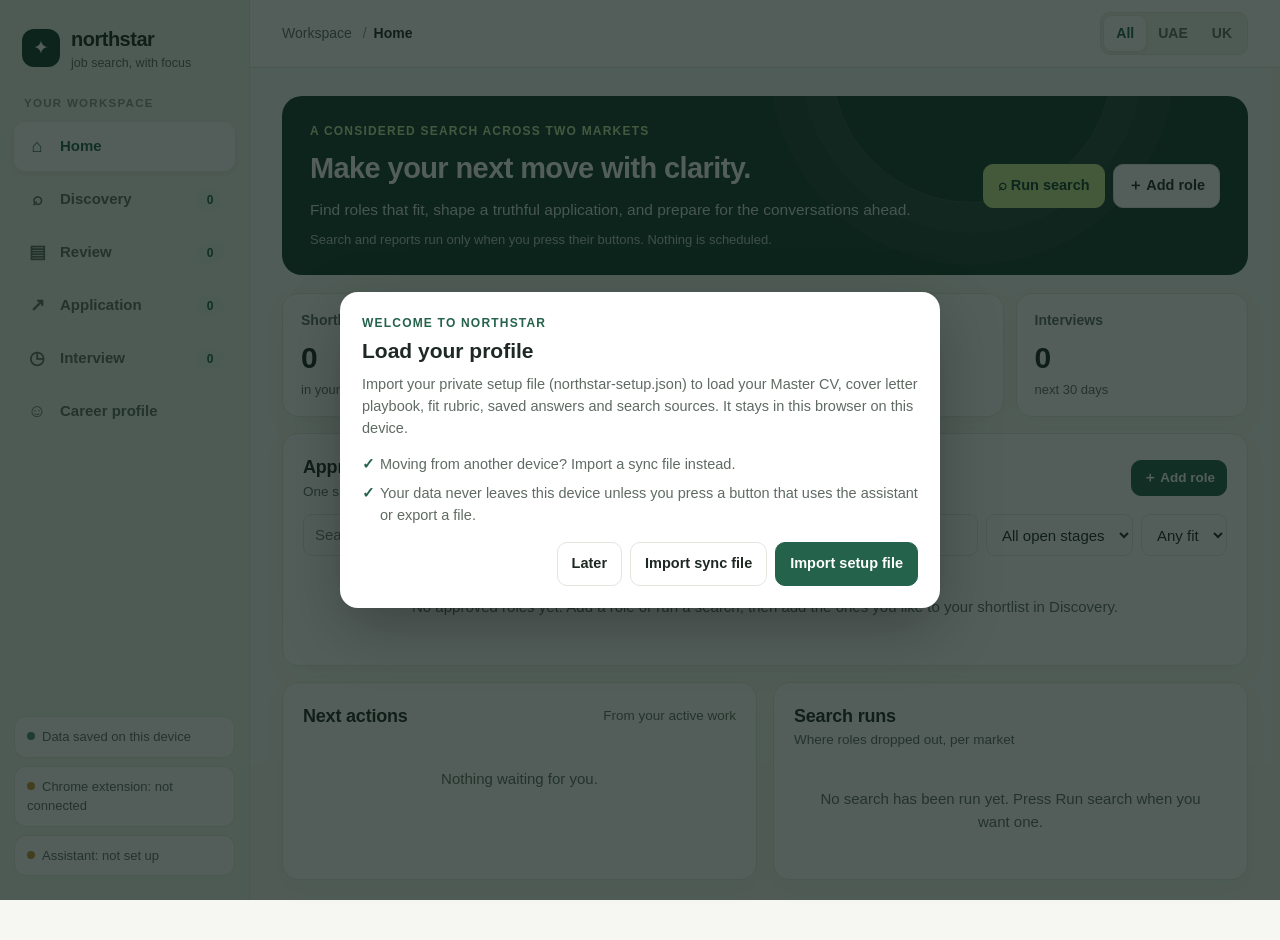
==== index.html @ e5f8061f "Add files via upload" ====
<!doctype html>
<html lang="en">
<head>
<meta charset="utf-8">
<meta name="viewport" content="width=device-width,initial-scale=1,viewport-fit=cover">
<meta name="theme-color" content="#153d32">
<meta name="northstar-app" content="3">
<meta name="apple-mobile-web-app-capable" content="yes">
<meta name="apple-mobile-web-app-title" content="Northstar">
<title>Northstar</title>
<link rel="manifest" href="manifest.webmanifest">
<link rel="icon" href="icons/icon.svg" type="image/svg+xml">
<link rel="apple-touch-icon" href="icons/icon-192.png">
<link rel="stylesheet" href="app.css">
<script src="vendor/jspdf.umd.min.js" defer></script>
</head>
<body>
<div class="app">
<aside class="side">
 <div class="brand"><div class="mark">✦</div><div><strong>northstar</strong><small>job search, with focus</small></div></div>
 <div class="nav-label">Your workspace</div>
 <nav class="nav" id="nav">
  <button class="active" data-page="home"><span class="glyph">⌂</span>Home</button>
  <button data-page="discovery"><span class="glyph">⌕</span>Discovery <span class="count" id="n-discovery">0</span></button>
  <button data-page="review"><span class="glyph">▤</span>Review <span class="count" id="n-review">0</span></button>
  <button data-page="application"><span class="glyph">↗</span>Application <span class="count" id="n-application">0</span></button>
  <button data-page="interview"><span class="glyph">◷</span>Interview <span class="count" id="n-interview">0</span></button>
  <button data-page="profile"><span class="glyph">☺</span>Career profile</button>
 </nav>
 <div class="side-bottom">
  <div class="state" id="st-data"><span class="dot ok"></span>Data saved on this device</div>
  <div class="state" id="st-ext"><span class="dot"></span>Chrome extension: checking…</div>
  <div class="state" id="st-ai"><span class="dot"></span>Assistant: not set up</div>
 </div>
</aside>
<main class="main">
 <header class="top">
  <div class="crumb">Workspace <span style="padding:0 7px;color:var(--faint)">/</span><b id="crumb">Home</b></div>
  <div class="topright">
   <div class="seg" id="markets"><button data-market="all" class="on">All</button><button data-market="UAE">UAE</button><button data-market="UK">UK</button></div>
  </div>
 </header>
 <div class="wrap">

 <!-- HOME -->
 <section class="page on" id="page-home">
  <div class="hero"><div class="hero-copy"><div class="eyebrow">A considered search across two markets</div><h1>Make your next move with clarity.</h1><p>Find roles that fit, shape a truthful application, and prepare for the conversations ahead.</p><small>Search and reports run only when you press their buttons. Nothing is scheduled.</small></div>
   <div class="hero-actions"><button class="btn lime" data-act="runSearch">⌕ Run search</button><button class="btn" data-act="openAddRole">＋ Add role</button></div></div>
  <div class="stats">
   <div class="card stat"><div class="statlabel">Shortlisted</div><div class="statnum" id="s-short">0</div><div class="statnote">in your pipeline</div></div>
   <div class="card stat"><div class="statlabel">Strong fits</div><div class="statnum" id="s-strong">0</div><div class="statnote">fit 4 or 5</div></div>
   <div class="card stat"><div class="statlabel">To review</div><div class="statnum" id="s-review">0</div><div class="statnote">packs waiting for you</div></div>
   <div class="card stat"><div class="statlabel">Interviews</div><div class="statnum" id="s-int">0</div><div class="statnote">next 30 days</div></div>
  </div>
  <div class="card panel">
   <div class="panel-head"><div><h2>Approved roles <span class="tag gray" id="home-count">0</span></h2><small>One shortlist from discovery through interview</small></div><button class="btn sm primary" data-act="openAddRole">＋ Add role</button></div>
   <div class="toolbar"><input class="field search" id="f-q" placeholder="Search company or role"><select class="field" id="f-status"><option value="">All open stages</option></select><select class="field" id="f-fit"><option value="">Any fit</option><option value="4">Fit 4+</option><option value="5">Fit 5</option></select></div>
   <div class="rows" id="home-rows"></div>
  </div>
  <div class="grid2">
   <div class="card panel"><div class="panel-head"><h2>Next actions</h2><small>From your active work</small></div><div id="next-actions"></div></div>
   <div class="card panel"><div class="panel-head"><div><h2>Search runs</h2><small>Where roles dropped out, per market</small></div></div><div id="run-list"></div></div>
  </div>
 </section>

 <!-- DISCOVERY -->
 <section class="page" id="page-discovery">
  <div class="title-row"><div><div class="eyebrow">Evaluate before applying</div><h1>Discovery</h1><p class="subtitle">Each role shows the fit, evidence and open questions behind its score. Adding to the shortlist never creates a pack.</p></div><div class="actions" style="margin:0"><button class="btn" data-act="openAddRole">＋ Add role</button><button class="btn primary" data-act="runSearch">⌕ Run search</button></div></div>
  <div class="split"><div id="discovery-list"></div>
   <div><div class="card panel"><div class="panel-head"><h2>Fit rubric</h2><button class="btn sm" data-act="openSource" data-arg="rubric">Read rubric</button></div><div id="rubric-meters"></div><div class="tiny" id="ko-count"></div></div>
   <div class="card panel" style="margin-top:14px"><div class="panel-head"><h2>Search sources</h2><button class="btn sm" data-act="goSettings">Search settings</button></div><div id="src-summary" class="tiny"></div></div></div>
  </div>
 </section>

 <!-- REVIEW -->
 <section class="page" id="page-review">
  <div class="title-row"><div><div class="eyebrow">Evidence before polish</div><h1>Review</h1><p class="subtitle">Tap a role to open it. Answer each claim, read the exact version, then approve it.</p></div><button class="btn" data-act="openSource" data-arg="playbook">Writing standards</button></div>
  <div id="review-list"></div>
 </section>

 <!-- APPLICATION -->
 <section class="page" id="page-application">
  <div class="title-row"><div><div class="eyebrow">A careful handoff to each application</div><h1>Application</h1><p class="subtitle">Only roles you approved appear here. Passwords, MFA, CAPTCHAs, declarations and consent stay with you.</p></div><button class="btn primary" data-act="fillBatch">Fill approved batch</button></div>
  <div class="notice" id="app-notice" style="margin-bottom:14px"></div>
  <div class="kanban" id="board"></div>
 </section>

 <!-- INTERVIEW -->
 <section class="page" id="page-interview">
  <div class="title-row"><div><div class="eyebrow">Prepare for the conversation</div><h1>Interview</h1><p class="subtitle">Dates, time zones, links and prep notes. Nothing is read from your calendar or email.</p></div><button class="btn primary" data-act="openInterview">＋ Add interview</button></div>
  <div id="interview-list"></div>
 </section>

 <!-- PROFILE -->
 <section class="page" id="page-profile">
  <div class="title-row"><div><div class="eyebrow">Your evidence, preferences and progress</div><h1>Career profile & reports</h1><p class="subtitle">Keep targets current, save confirmed answers and make a seven-day report when you need one.</p></div></div>
  <div class="tabs" id="ptabs"><button class="on" data-ptab="settings">Search settings</button><button data-ptab="answers">Answers</button><button data-ptab="cv">Master CV</button><button data-ptab="blocklist">Blocklist</button><button data-ptab="reports">Reports</button><button data-ptab="data">Data & connections</button></div>
  <div id="profile-view"></div>
 </section>
 </div>
</main>
</div>

<nav class="mobile" id="mobile-nav">
 <button class="on" data-page="home"><span class="glyph">⌂</span>Home</button>
 <button data-page="discovery"><span class="glyph">⌕</span>Discover</button>
 <button data-page="review"><span class="glyph">▤</span>Review</button>
 <button data-page="application"><span class="glyph">↗</span>Apply</button>
 <button data-page="interview"><span class="glyph">◷</span>Interview</button>
 <button data-page="profile"><span class="glyph">☺</span>Profile</button>
</nav>

<div class="modalbg" id="modal"><div class="modal" id="modal-box"></div></div>
<div class="toast" id="toast" role="status"></div>
<div class="busy" id="busy"><span class="spin"></span><span id="busy-text">Working…</span></div>
<script type="module" src="app.js"></script>
</body>
</html>
---- app.css ----
:root{--ink:#1e2924;--muted:#5f6b63;--faint:#8a948c;--line:#e2e6de;--bg:#f6f7f3;--white:#fff;--panel:#fff;--side:#eff1eb;--green:#24624b;--dark:#153d32;--mint:#e6f1e9;--lime:#c9ed91;--amber:#8f5d12;--sand:#fff1d6;--blue:#3f6297;--pale-blue:#e9f0fa;--red:#9c4336;--pale-red:#fdece7;--gray-tag:#eef0eb;--shadow:0 9px 25px #1a2a200a;--r:16px;--paper:#fff;--field:#fff}
@media (prefers-color-scheme:dark){:root:not([data-theme="light"]){--ink:#e6ece7;--muted:#a8b3ab;--faint:#83908a;--line:#2e3833;--bg:#111816;--white:#18211e;--panel:#18211e;--side:#141c19;--green:#7fc8a4;--dark:#0e2a22;--mint:#1f3a30;--lime:#b9e27f;--amber:#f0be6a;--sand:#3a2f1a;--blue:#9dbcf0;--pale-blue:#1e2a3d;--red:#f1a395;--pale-red:#3b211d;--gray-tag:#24302b;--shadow:0 9px 25px #0005;--paper:#f9faf7;--field:#111816}}
:root[data-theme="dark"]{--ink:#e6ece7;--muted:#a8b3ab;--faint:#83908a;--line:#2e3833;--bg:#111816;--white:#18211e;--panel:#18211e;--side:#141c19;--green:#7fc8a4;--dark:#0e2a22;--mint:#1f3a30;--lime:#b9e27f;--amber:#f0be6a;--sand:#3a2f1a;--blue:#9dbcf0;--pale-blue:#1e2a3d;--red:#f1a395;--pale-red:#3b211d;--gray-tag:#24302b;--shadow:0 9px 25px #0005;--paper:#f9faf7;--field:#111816}
*{box-sizing:border-box}
html{-webkit-text-size-adjust:100%}
body{margin:0;background:var(--bg);color:var(--ink);font:16px/1.5 -apple-system,BlinkMacSystemFont,"Segoe UI",Roboto,sans-serif}
button,input,select,textarea{font:inherit;color:inherit}
button{cursor:pointer}
a{color:var(--green)}
:focus-visible{outline:3px solid #9fd37e;outline-offset:2px}
.app{min-height:100vh;display:grid;grid-template-columns:250px minmax(0,1fr)}
.side{background:var(--side);border-right:1px solid var(--line);padding:24px 14px;display:flex;flex-direction:column;gap:22px;position:sticky;top:0;height:100vh}
.brand{display:flex;align-items:center;gap:11px;padding:0 8px}
.mark{width:38px;height:38px;border-radius:12px;background:var(--dark);color:#fff;display:grid;place-items:center;font-size:19px}
.brand strong{font-size:20px;letter-spacing:-.5px}
.brand small{display:block;color:var(--muted);font-size:12.5px}
.nav-label{font-size:11.5px;color:var(--faint);font-weight:800;letter-spacing:1.3px;text-transform:uppercase;padding:0 10px;margin-bottom:-12px}
.nav{display:grid;gap:4px}
.nav button{border:0;background:none;color:var(--muted);text-align:left;padding:11px 12px;border-radius:11px;display:flex;align-items:center;gap:12px;font-size:15px;font-weight:650}
.nav button:hover{background:var(--mint);color:var(--ink)}
.nav button.active{background:var(--panel);color:var(--green);box-shadow:0 2px 6px #12201910}
.glyph{width:22px;text-align:center;font-size:18px}
.nav .count{margin-left:auto;border-radius:9px;background:var(--mint);color:var(--green);font-size:12px;padding:1px 8px;min-width:26px;text-align:center}
.side-bottom{margin-top:auto;display:grid;gap:8px}
.state{background:var(--panel);border:1px solid var(--line);border-radius:12px;padding:10px 12px;font-size:13px;color:var(--muted)}
.dot{display:inline-block;width:8px;height:8px;border-radius:50%;background:#c89435;margin-right:7px;vertical-align:1px}
.dot.ok{background:#4b956c}
.main{min-width:0}
.top{height:68px;background:var(--panel);border-bottom:1px solid var(--line);padding:0 32px;display:flex;align-items:center;justify-content:space-between;gap:12px;position:sticky;top:0;z-index:5}
.crumb{font-size:14px;color:var(--muted)}
.crumb b{color:var(--ink)}
.topright{display:flex;align-items:center;gap:10px}
.seg{display:flex;padding:3px;border-radius:10px;background:var(--side);border:1px solid var(--line)}
.seg button{border:0;background:transparent;padding:7px 12px;color:var(--muted);border-radius:8px;font-size:14px;font-weight:750}
.seg button.on{background:var(--panel);color:var(--green);box-shadow:0 1px 4px #1421171a}
.wrap{max-width:1480px;margin:auto;padding:28px 32px 60px}
.page{display:none}
.page.on{display:block;animation:up .18s ease}
@keyframes up{from{opacity:.4;transform:translateY(4px)}to{opacity:1;transform:none}}
h1,h2,h3,p{margin-top:0}
.eyebrow{text-transform:uppercase;letter-spacing:1.2px;font-size:12px;font-weight:850;color:var(--green)}
.title-row{display:flex;align-items:flex-end;justify-content:space-between;gap:18px;margin-bottom:22px;flex-wrap:wrap}
.title-row h1{font-size:32px;line-height:1.15;letter-spacing:-.8px;margin:6px 0 4px}
.subtitle{color:var(--muted);font-size:15.5px;margin:0;max-width:760px}
.btn{border:1px solid var(--line);border-radius:10px;background:var(--panel);color:var(--ink);padding:10px 14px;font-size:14.5px;font-weight:700;display:inline-flex;align-items:center;justify-content:center;gap:7px;transition:.15s;white-space:nowrap;text-decoration:none}
.btn:hover{box-shadow:var(--shadow);transform:translateY(-1px)}
.btn:disabled{opacity:.5;cursor:not-allowed;transform:none;box-shadow:none}
.btn.primary{background:var(--green);border-color:var(--green);color:#fff}
:root[data-theme="dark"] .btn.primary{color:#0d1f18}
@media (prefers-color-scheme:dark){:root:not([data-theme="light"]) .btn.primary{color:#0d1f18}}
.btn.lime{background:var(--lime);border-color:var(--lime);color:#153d32}
.btn.soft{background:var(--mint);border-color:transparent;color:var(--green)}
.btn.danger{color:var(--red)}
.btn.sm{font-size:13.5px;padding:7px 11px}
.btn.link{border:0;background:none;padding:4px 2px;color:var(--green);box-shadow:none}
.card{background:var(--panel);border:1px solid var(--line);border-radius:var(--r);box-shadow:var(--shadow)}
.panel{padding:20px}
.panel-head{display:flex;justify-content:space-between;align-items:center;gap:12px;margin-bottom:12px;flex-wrap:wrap}
.panel-head h2{font-size:18px;letter-spacing:-.2px;margin:0}
.panel-head small{color:var(--muted);font-size:13.5px;display:block}
.hero{background:var(--dark);border-radius:20px;padding:26px 28px;color:#fff;display:flex;align-items:center;justify-content:space-between;gap:20px;position:relative;overflow:hidden;margin-bottom:18px}
.hero:after{content:"";position:absolute;right:14%;top:-175px;width:280px;height:280px;border-radius:50%;border:1px solid #ffffff1b;box-shadow:0 0 0 30px #ffffff09,0 0 0 62px #ffffff06;pointer-events:none}
.hero-copy{position:relative;z-index:1;max-width:640px}
.hero .eyebrow{color:#c8eda6}
.hero h1{font-size:29px;letter-spacing:-.6px;margin:7px 0}
.hero p{margin:0;color:#d5e4db;font-size:15.5px}
.hero small{color:#b7d0c2;font-size:13px;display:block;margin-top:9px}
.hero-actions{position:relative;z-index:1;display:flex;gap:8px;flex-wrap:wrap}
.tag{display:inline-flex;align-items:center;justify-content:center;gap:5px;border-radius:20px;padding:4px 10px;font-size:12.5px;font-weight:800;white-space:nowrap;line-height:1.35}
.tag.green{background:var(--mint);color:var(--green)}
.tag.amber{background:var(--sand);color:var(--amber)}
.tag.blue{background:var(--pale-blue);color:var(--blue)}
.tag.gray{background:var(--gray-tag);color:var(--muted)}
.tag.red{background:var(--pale-red);color:var(--red)}
.badge{min-width:150px}
.stats{display:grid;grid-template-columns:repeat(4,1fr);gap:12px;margin-bottom:16px}
.stat{padding:16px 18px}
.statlabel{color:var(--muted);font-size:14px;font-weight:700}
.statnum{font-size:30px;font-weight:750;letter-spacing:-.8px;margin:4px 0 0}
.statnote{font-size:13px;color:var(--muted)}
.toolbar{display:flex;flex-wrap:wrap;gap:8px;margin:4px 0 14px}
.field,.formfield input,.formfield select,.formfield textarea{background:var(--field);border:1px solid var(--line);border-radius:9px;padding:9px 11px;font-size:15px;color:var(--ink)}
.field.search{min-width:220px;flex:1}
/* role rows: badges sit in their own fixed column so they line up */
.rows{display:grid}
.rowhead,.rowitem{display:grid;grid-template-columns:minmax(0,1.6fr) minmax(0,1fr) 78px 178px 150px;align-items:center;gap:14px;padding:12px 6px}
.rowhead{font-size:12px;letter-spacing:.9px;text-transform:uppercase;color:var(--faint);font-weight:800;border-bottom:1px solid var(--line);padding-top:4px}
.rowitem{border-bottom:1px solid var(--line);font-size:15px}
.rowitem:last-child{border-bottom:0}
.rowitem .status{justify-self:start}
.rowitem .act{justify-self:end}
.role{font-weight:750;font-size:15.5px}
.org{color:var(--muted);font-size:13.5px;margin-top:2px}
.fit{display:flex;align-items:center;gap:7px;font-weight:800}
.fitbar{height:6px;width:40px;background:var(--gray-tag);border-radius:9px;overflow:hidden}
.fitbar i{display:block;height:100%;background:var(--green)}
.showall{display:flex;justify-content:center;padding-top:12px}
.grid2{display:grid;grid-template-columns:1fr 1fr;gap:16px;margin-top:16px}
.split{display:grid;grid-template-columns:minmax(0,1.5fr) minmax(280px,.7fr);gap:16px;align-items:start}
/* collapsible groups */
details.group{border:1px solid var(--line);border-radius:14px;background:var(--panel);margin-bottom:12px;box-shadow:var(--shadow)}
details.group>summary{list-style:none;cursor:pointer;padding:14px 18px;display:flex;align-items:center;gap:10px;font-weight:800;font-size:16.5px}
details.group>summary::-webkit-details-marker{display:none}
details.group>summary:before,details.rcard>summary:before,details.more>summary:before{content:"▸";color:var(--green);transition:.15s;display:inline-block;width:14px}
details[open].group>summary:before,details[open].rcard>summary:before,details[open].more>summary:before{transform:rotate(90deg)}
details.group>summary .count{background:var(--mint);color:var(--green);border-radius:20px;padding:1px 10px;font-size:13px}
details.group>.gbody{padding:0 18px 16px}
details.more>summary{cursor:pointer;color:var(--green);font-weight:700;font-size:14px;list-style:none;padding:6px 0}
details.more>summary::-webkit-details-marker{display:none}
/* job cards */
.jobcard{padding:16px 18px;margin-bottom:10px;border:1px solid var(--line);border-radius:14px;background:var(--panel)}
.jobtop{display:flex;justify-content:space-between;gap:15px}
.jobcard h3{font-size:17.5px;letter-spacing:-.2px;margin:4px 0}
.jobmeta{font-size:14px;color:var(--muted)}
.scorebig{font-size:24px;font-weight:850;color:var(--green);white-space:nowrap}
.scorebig small{font-size:13px;color:var(--muted);font-weight:600}
.jobcard p{font-size:14.5px;color:var(--muted);margin:9px 0}
.chips{display:flex;gap:6px;flex-wrap:wrap}
.actions{display:flex;gap:7px;flex-wrap:wrap;margin-top:12px;align-items:center}
.meter{display:grid;grid-template-columns:150px 1fr 54px;align-items:center;gap:9px;font-size:14px;color:var(--muted);margin:10px 0}
.meterbar{height:7px;background:var(--gray-tag);border-radius:8px;overflow:hidden}
.meterbar i{display:block;height:100%;background:var(--green)}
.bullets{list-style:none;padding:0;margin:8px 0;display:grid;gap:7px}
.bullets li{font-size:14.5px;color:var(--muted);position:relative;padding-left:18px}
.bullets li:before{content:'✓';position:absolute;left:0;color:var(--green);font-weight:800}
.bullets.gap li:before{content:'?';color:var(--amber)}
/* search funnel */
.funnel{display:grid;gap:6px;margin:8px 0 4px}
.fstep{display:grid;grid-template-columns:minmax(0,1fr) 54px;gap:10px;align-items:center;font-size:14px}
.fbar{height:24px;border-radius:7px;background:var(--mint);position:relative;overflow:hidden}
.fbar i{position:absolute;inset:0 auto 0 0;background:var(--green);opacity:.32}
.fbar span{position:relative;z-index:1;padding:0 9px;line-height:24px;font-weight:700;color:var(--ink);mix-blend-mode:normal}

.fstep b{text-align:right}
.runhead{display:flex;justify-content:space-between;gap:10px;flex-wrap:wrap;font-size:14.5px}
/* review */
details.rcard{border:1px solid var(--line);border-radius:14px;background:var(--panel);margin-bottom:10px;box-shadow:var(--shadow)}
details.rcard>summary{list-style:none;cursor:pointer;display:grid;grid-template-columns:14px minmax(0,1fr) 70px 178px;gap:12px;align-items:center;padding:14px 18px}
details.rcard>summary::-webkit-details-marker{display:none}
.rsum-title{font-weight:750;white-space:nowrap;overflow:hidden;text-overflow:ellipsis}
.rsum-title span{color:var(--muted);font-weight:500}
.rbody{padding:0 18px 18px}
.checkline-row{font-size:14.5px;padding:10px 12px;border-radius:10px;background:var(--side);margin-top:10px}
.scoreline{display:flex;flex-wrap:wrap;gap:6px 16px;font-size:14.5px;padding:10px 12px;border-radius:10px;background:var(--side);align-items:center}
.scoreline b{color:var(--green)}
.docs{display:grid;grid-template-columns:1fr 1fr;gap:14px;margin-top:14px}
.docwrap{border:1px solid var(--line);border-radius:14px;overflow:hidden;background:var(--side)}
.dochead{display:flex;justify-content:space-between;align-items:center;gap:8px;padding:10px 12px;font-weight:750;font-size:14.5px;flex-wrap:wrap}
.paper{background:var(--paper);color:#1e2924;margin:0 10px 10px;border-radius:6px;box-shadow:0 2px 12px #0002;padding:34px 38px;font:14px/1.55 Georgia,"Iowan Old Style","Times New Roman",serif;max-height:620px;overflow:auto}
.paper.tall{max-height:none}
.paper h1{font:700 23px/1.2 -apple-system,"Segoe UI",sans-serif;margin:0 0 4px;color:#1e2924}
.paper h2{font:800 12.5px/1.3 -apple-system,"Segoe UI",sans-serif;letter-spacing:1.1px;text-transform:uppercase;color:#24624b;border-bottom:1px solid #d7ddd5;padding-bottom:4px;margin:20px 0 8px}
.paper h3{font:700 15px/1.3 -apple-system,"Segoe UI",sans-serif;margin:14px 0 2px}
.paper h4{font:700 13.5px/1.3 -apple-system,"Segoe UI",sans-serif;margin:10px 0 2px;color:#5f6b63}
.paper p{margin:0 0 8px}
.paper ul,.paper ol{margin:4px 0 10px;padding-left:20px}
.paper li{margin:3px 0}
.paper li.sub{margin-left:16px}
.paper em{color:#4d5a52}
.paper a{color:#24624b}
.paper hr{border:0;border-top:1px solid #dfe3dc;margin:14px 0}
.paper .doc-table{overflow:auto}
.paper table{border-collapse:collapse;width:100%;font-size:13px;margin:6px 0 12px}
.paper th,.paper td{border-bottom:1px solid #e3e7e0;padding:6px 8px;text-align:left;vertical-align:top}
.paper code{font-size:12.5px;background:#eef1ec;padding:1px 4px;border-radius:4px}
.paper.letter{font-size:15px;line-height:1.65}
.claims{margin-top:14px}
.claim{border:1px solid var(--line);border-radius:12px;padding:12px 14px;margin-top:8px;background:var(--panel)}
.claim.done{background:var(--mint);border-color:transparent}
.claim q{display:block;font-weight:700;quotes:none}
.claim .why{color:var(--muted);font-size:13.5px}
.claim textarea{width:100%;margin:8px 0 6px;min-height:64px;background:var(--field);border:1px solid var(--line);border-radius:9px;padding:9px 11px;font-size:15px}
.claim .crow{display:flex;gap:10px;align-items:center;flex-wrap:wrap}
.checkline{font-size:14.5px;display:flex;gap:8px;align-items:flex-start;line-height:1.4}
.checkline input{accent-color:var(--green);margin:3px 0 0;width:17px;height:17px;flex:0 0 auto}
/* applications */
.kanban{display:grid;grid-template-columns:repeat(4,minmax(0,1fr));gap:12px}
.column{background:var(--side);border-radius:14px;padding:12px;min-height:200px;border:1px solid var(--line)}
.colhead{font-size:15px;font-weight:850;display:flex;justify-content:space-between;margin:2px 2px 10px}
.application{padding:13px;border-radius:12px;background:var(--panel);border:1px solid var(--line);margin-bottom:9px}
.application b{font-size:15px}
.application small{display:block;color:var(--muted);font-size:13.5px;margin-top:2px}
.application p{color:var(--muted);font-size:14px;margin:8px 0}
.application ul{margin:4px 0 6px 18px;padding:0;font-size:13.5px;color:var(--muted)}
.application .field{width:100%;margin:6px 0;font-size:14px}
/* interviews */
.interview{padding:18px;margin-bottom:12px}
.interview-head{display:flex;gap:12px;align-items:flex-start}
.datebox{min-width:62px;padding:8px;border-radius:10px;text-align:center;background:var(--mint);color:var(--green);font-size:13px;font-weight:850}
.interview h3{font-size:17px;margin:0 0 3px}
.interview p{font-size:14.5px;color:var(--muted);margin:2px 0}
/* profile */
.tabs{display:flex;gap:4px;overflow-x:auto;border-bottom:1px solid var(--line);margin:-4px 0 18px}
.tabs button{border:0;background:transparent;padding:10px 13px;color:var(--muted);font-size:15px;font-weight:750;white-space:nowrap;border-bottom:2px solid transparent}
.tabs button.on{color:var(--green);border-color:var(--green)}
.formgrid{display:grid;grid-template-columns:1fr 1fr;gap:12px}
.formfield{display:grid;gap:5px}
.formfield label{font-size:13.5px;font-weight:750;color:var(--muted)}
.formfield textarea{min-height:80px;resize:vertical}
.full{grid-column:1/-1}
.listrow{padding:11px 0;border-bottom:1px solid var(--line);display:flex;justify-content:space-between;align-items:center;gap:10px;font-size:15px}
.listrow:last-child{border:0}
.srcrow{display:grid;grid-template-columns:28px minmax(0,1fr) 90px 110px auto;gap:10px;align-items:center;padding:10px 0;border-bottom:1px solid var(--line);font-size:15px}
.srcrow:last-child{border:0}
.srcrow input[type=checkbox]{width:19px;height:19px;accent-color:var(--green)}
.notice{padding:12px 14px;background:var(--side);border-radius:11px;color:var(--muted);font-size:14px;border:1px solid var(--line)}
.notice.warn{background:var(--sand);color:var(--amber);border-color:transparent}
.tiny{font-size:13px;color:var(--muted)}
.empty{padding:26px;text-align:center;color:var(--muted);font-size:15px}
.divider{height:1px;background:var(--line);margin:14px 0}
/* modals */
.modalbg{position:fixed;inset:0;background:#0b1a15b3;z-index:30;display:none;align-items:center;justify-content:center;padding:16px}
.modalbg.show{display:flex}
.modal{background:var(--panel);border-radius:18px;width:min(600px,100%);padding:22px;box-shadow:0 20px 60px #0004;max-height:92vh;overflow:auto}
.modal.wide{width:min(900px,100%)}
.modal.xwide{width:min(1380px,98vw);padding:18px}
.modal h2{font-size:21px;margin:3px 0 8px}
.modal>p{font-size:14.5px;color:var(--muted)}
.modalfoot{display:flex;justify-content:flex-end;gap:8px;margin-top:16px;flex-wrap:wrap}
.editor{display:grid;grid-template-columns:minmax(0,1fr) minmax(0,1fr);gap:14px;margin-top:8px}
.editor .edtabs{display:flex;gap:4px;flex-wrap:wrap;margin-bottom:8px}
.editor textarea{width:100%;height:min(62vh,640px);font:13px/1.55 ui-monospace,SFMono-Regular,Menlo,Consolas,monospace;background:var(--field);border:1px solid var(--line);border-radius:10px;padding:12px;resize:vertical}
.editor .paper{max-height:min(62vh,640px);margin:0;padding:26px 30px;font-size:13px}
.toast{position:fixed;left:50%;bottom:24px;transform:translate(-50%,14px);background:#173d32;color:#fff;border-radius:11px;padding:11px 16px;font-size:14.5px;opacity:0;transition:.2s;z-index:40;pointer-events:none;max-width:min(640px,92vw)}
.toast.show{opacity:1;transform:translate(-50%,0)}
.busy{position:fixed;right:18px;bottom:18px;z-index:35;background:var(--panel);border:1px solid var(--line);box-shadow:var(--shadow);border-radius:12px;padding:10px 14px;font-size:14px;display:none;max-width:360px}
.busy.show{display:block}
.spin{display:inline-block;width:14px;height:14px;border:2px solid var(--mint);border-top-color:var(--green);border-radius:50%;animation:sp 1s linear infinite;vertical-align:-2px;margin-right:8px}
@keyframes sp{to{transform:rotate(360deg)}}
.mobile{display:none}
/* responsive */
@media(max-width:1180px){.kanban{grid-template-columns:repeat(2,minmax(0,1fr))}.rowhead,.rowitem{grid-template-columns:minmax(0,1.6fr) 70px 178px 130px}.rowhead .c-loc,.rowitem .c-loc{display:none}}
@media(max-width:1000px){.app{grid-template-columns:210px minmax(0,1fr)}.wrap{padding:24px}.split,.docs,.editor{grid-template-columns:1fr}.stats{grid-template-columns:repeat(2,1fr)}}
@media(max-width:720px){
 body{font-size:16px}
 .app{display:block}.side{display:none}
 .top{height:58px;padding:0 14px}
 .crumb{display:none}
 .wrap{padding:16px 14px 96px}
 .title-row h1{font-size:27px}
 .hero{padding:20px;display:block}.hero h1{font-size:25px}.hero-actions{margin-top:14px}
 .grid2,.formgrid,.kanban{grid-template-columns:1fr}
 .stats{gap:8px}.stat{padding:12px 14px}.statnum{font-size:25px}
 .rowhead{display:none}
 .rowitem{grid-template-columns:minmax(0,1fr) 150px;gap:6px 10px;padding:12px 2px}
 .rowitem .c-fit{display:none}
 .rowitem .act{grid-column:1/-1;justify-self:start}
 .rowitem .status{justify-self:end}
 .badge{min-width:140px}
 details.rcard>summary{grid-template-columns:14px minmax(0,1fr);row-gap:6px;padding:13px 14px}
 details.rcard>summary .badge{grid-column:2;justify-self:start}
 details.rcard>summary .c-fit{display:none}
 .rsum-title{white-space:normal}
 .rbody{padding:0 12px 14px}
 .paper{padding:22px 18px;margin:0 6px 6px;font-size:14px}
 .meter{grid-template-columns:118px 1fr 48px;font-size:13.5px}
 .srcrow{grid-template-columns:26px minmax(0,1fr) auto;}
 .srcrow .c-mkt,.srcrow .c-kind{display:none}
 .modal{padding:18px}
 .modal.xwide{padding:12px}
 .mobile{display:flex;position:fixed;z-index:20;bottom:0;left:0;right:0;background:var(--panel);border-top:1px solid var(--line);justify-content:space-around;padding:6px 2px calc(6px + env(safe-area-inset-bottom))}
 .mobile button{border:0;background:none;color:var(--muted);display:grid;justify-items:center;gap:1px;font-size:12px;font-weight:650;padding:4px 6px;min-width:56px}
 .mobile button.on{color:var(--green);font-weight:850}
 .mobile .glyph{font-size:19px}
 .seg button{padding:6px 9px;font-size:13px}
}
@media print{.side,.top,.mobile,.toast,.busy{display:none!important}.app{display:block}}
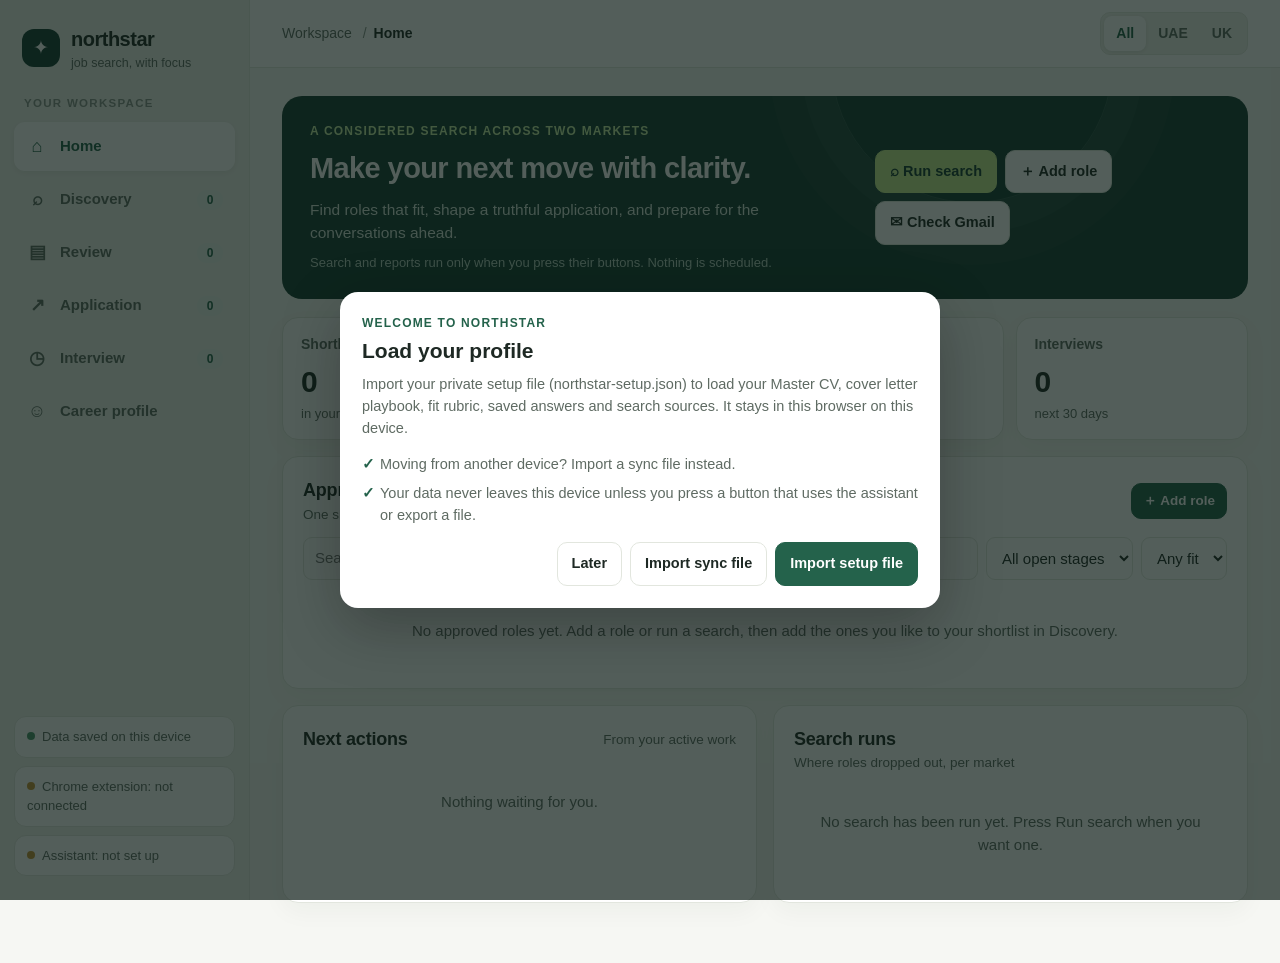
==== commit 5c0cc588: "v20: Check Gmail with suggested status changes Co-Authored-By: Claude Opus 5.5 <noreply@anthropic.co" ====
--- a/index.html
+++ b/index.html
@@ -45,7 +45,7 @@
  <!-- HOME -->
  <section class="page on" id="page-home">
   <div class="hero"><div class="hero-copy"><div class="eyebrow">A considered search across two markets</div><h1>Make your next move with clarity.</h1><p>Find roles that fit, shape a truthful application, and prepare for the conversations ahead.</p><small>Search and reports run only when you press their buttons. Nothing is scheduled.</small></div>
-   <div class="hero-actions"><button class="btn lime" data-act="runSearch">⌕ Run search</button><button class="btn" data-act="openAddRole">＋ Add role</button></div></div>
+   <div class="hero-actions"><button class="btn lime" data-act="runSearch">⌕ Run search</button><button class="btn" data-act="openAddRole">＋ Add role</button><button class="btn" data-act="checkGmail">✉ Check Gmail</button></div></div>
   <div class="stats">
    <div class="card stat"><div class="statlabel">Shortlisted</div><div class="statnum" id="s-short">0</div><div class="statnote">in your pipeline</div></div>
    <div class="card stat"><div class="statlabel">Strong fits</div><div class="statnum" id="s-strong">0</div><div class="statnote">fit 4 or 5</div></div>
@@ -58,6 +58,7 @@
    <div class="rows" id="home-rows"></div>
   </div>
   <div class="grid2">
+   <div class="card panel" id="gmail-card" hidden><div class="panel-head"><div><h2>From Gmail</h2><small>Suggested status changes. Nothing changes until you accept.</small></div></div><div id="gmail-list"></div></div>
    <div class="card panel"><div class="panel-head"><h2>Next actions</h2><small>From your active work</small></div><div id="next-actions"></div></div>
    <div class="card panel"><div class="panel-head"><div><h2>Search runs</h2><small>Where roles dropped out, per market</small></div></div><div id="run-list"></div></div>
   </div>
--- a/app.css
+++ b/app.css
@@ -265,3 +265,15 @@
  .seg button{padding:6px 9px;font-size:13px}
 }
 @media print{.side,.top,.mobile,.toast,.busy{display:none!important}.app{display:block}}
+ol.steps{padding-left:22px;margin:8px 0 12px;display:grid;gap:12px;font-size:15px}
+ol.steps li::marker{font-weight:800;color:var(--green)}
+details.ansrow{border-bottom:1px solid var(--line)}
+details.ansrow:last-child{border:0}
+details.ansrow>summary{list-style:none;cursor:pointer;padding:10px 0;display:grid;grid-template-columns:minmax(0,1fr);gap:2px;font-size:15px}
+details.ansrow>summary::-webkit-details-marker{display:none}
+details.ansrow>summary b{overflow-wrap:anywhere}
+.ansprev{color:var(--muted);font-size:13.5px;white-space:nowrap;overflow:hidden;text-overflow:ellipsis}
+details.ansrow[open] .ansprev{display:none}
+.ansfull{padding:0 0 12px;font-size:14.5px;overflow-wrap:anywhere}
+.anstags{display:flex;gap:6px;flex-wrap:wrap;margin:2px 0}
+.stsel{font:inherit;font-size:13px;font-weight:700;border:1px solid var(--line);border-radius:20px;padding:4px 8px;background:var(--mint);color:var(--green);max-width:100%;cursor:pointer}
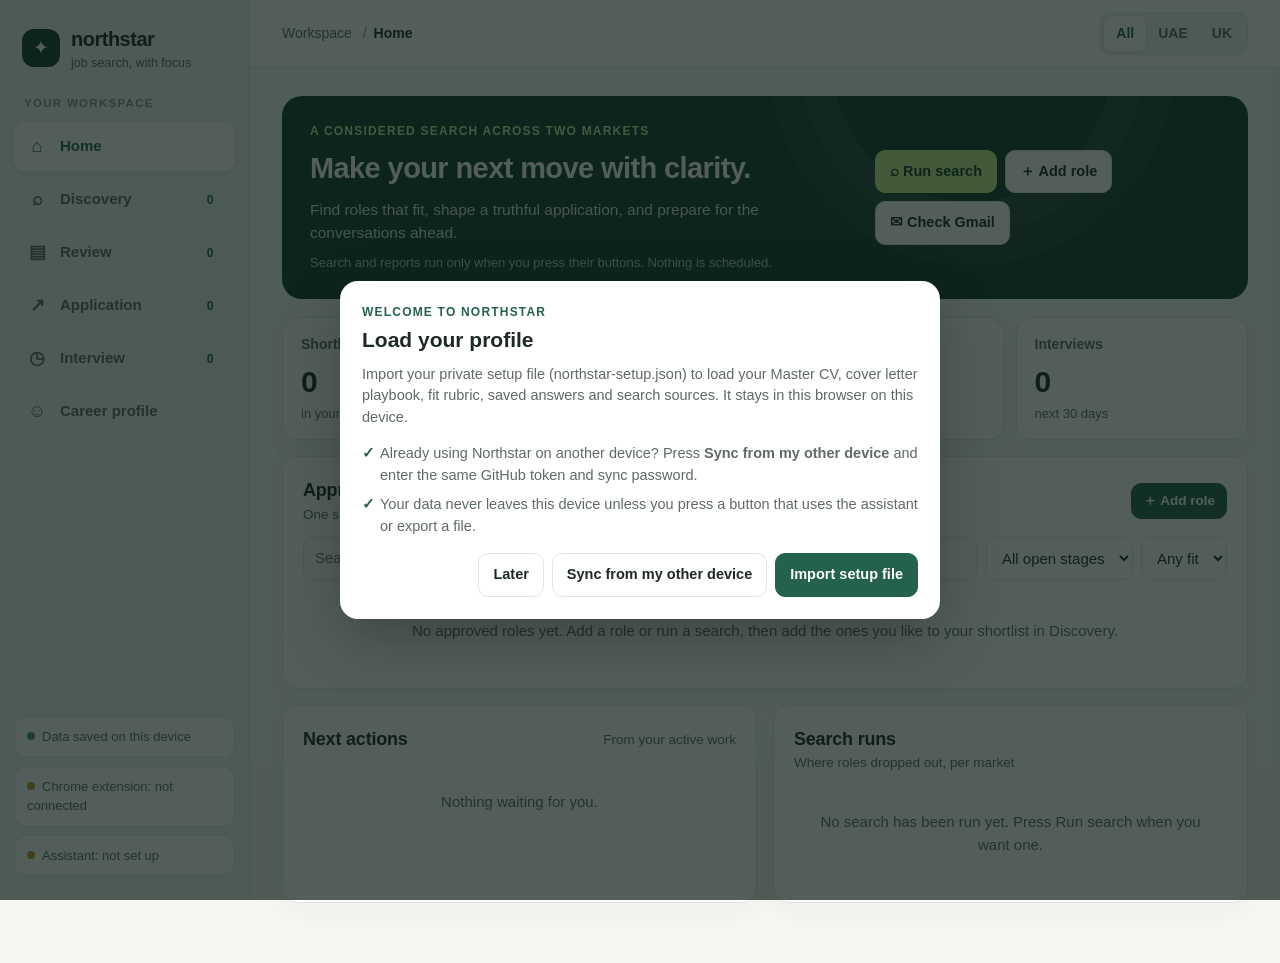
==== commit a6e207c2: "v34: batch board (Filling in, Needs your input, Final sign-off), Applied table, card layout fix Co-A" ====
--- a/index.html
+++ b/index.html
@@ -81,9 +81,11 @@
 
  <!-- APPLICATION -->
  <section class="page" id="page-application">
-  <div class="title-row"><div><div class="eyebrow">A careful handoff to each application</div><h1>Application</h1><p class="subtitle">Only roles you approved appear here. Passwords, MFA, CAPTCHAs, declarations and consent stay with you.</p></div><button class="btn primary" data-act="fillBatch">Fill approved batch</button></div>
+  <div class="title-row"><div><div class="eyebrow">A careful handoff to each application</div><h1>Application</h1><p class="subtitle">Only roles you approved appear here. Passwords, MFA, CAPTCHAs, declarations and consent stay with you. Northstar submits only what you approve in Final sign-off, one application at a time.</p></div><button class="btn primary" data-act="fillAllNow">Start filling now</button></div>
   <div class="notice" id="app-notice" style="margin-bottom:14px"></div>
   <div class="kanban" id="board"></div>
+  <div id="needs-all" style="margin-top:14px"></div>
+  <div id="applied" style="margin-top:14px"></div>
  </section>
 
  <!-- INTERVIEW -->
--- a/app.css
+++ b/app.css
@@ -174,7 +174,7 @@
 .checkline{font-size:14.5px;display:flex;gap:8px;align-items:flex-start;line-height:1.4}
 .checkline input{accent-color:var(--green);margin:3px 0 0;width:17px;height:17px;flex:0 0 auto}
 /* applications */
-.kanban{display:grid;grid-template-columns:repeat(4,minmax(0,1fr));gap:12px}
+.kanban{display:grid;grid-template-columns:repeat(3,minmax(0,1fr));gap:12px}
 .column{background:var(--side);border-radius:14px;padding:12px;min-height:200px;border:1px solid var(--line)}
 .colhead{font-size:15px;font-weight:850;display:flex;justify-content:space-between;margin:2px 2px 10px}
 .application{padding:13px;border-radius:12px;background:var(--panel);border:1px solid var(--line);margin-bottom:9px}
@@ -277,3 +277,18 @@
 .ansfull{padding:0 0 12px;font-size:14.5px;overflow-wrap:anywhere}
 .anstags{display:flex;gap:6px;flex-wrap:wrap;margin:2px 0}
 .stsel{font:inherit;font-size:13px;font-weight:700;border:1px solid var(--line);border-radius:20px;padding:4px 8px;background:var(--mint);color:var(--green);max-width:100%;cursor:pointer}
+
+/* v34 applications: cards never spill, sign-off checklist, applied table */
+.application{min-width:0;overflow-wrap:anywhere}
+.application .btn{white-space:normal;max-width:100%;text-align:center;line-height:1.25}
+.application .actions .btn{flex:1 1 auto}
+.colsub{margin:-4px 2px 10px}
+ul.signoff{list-style:none;margin:8px 0;padding:0}ul.signoff li{position:relative;padding-left:22px;margin:4px 0;font-size:13.5px;color:var(--muted)}
+ul.signoff li.ok::before{content:"✓";position:absolute;left:3px;color:#24624b;font-weight:800}ul.signoff li.todo::before{content:"○";position:absolute;left:3px;color:#b07a1e;font-weight:800}
+.needgroup{padding:8px 0;border-top:1px solid var(--line)}.needgroup:first-of-type{border-top:0}.needgroup ul{margin:4px 0 0 18px;padding:0;font-size:13.5px;color:var(--muted)}
+.tablewrap{overflow-x:auto}
+table.applied{width:100%;border-collapse:collapse;font-size:14px}
+table.applied th{text-align:left;font-size:12px;text-transform:uppercase;letter-spacing:.04em;color:var(--muted);padding:6px 8px;border-bottom:1px solid var(--line)}
+table.applied td{padding:8px;border-bottom:1px solid var(--line);vertical-align:top}
+table.applied td.acts{white-space:nowrap}table.applied td.acts .btn{margin:0 4px 4px 0}
+@media(max-width:700px){table.applied th:nth-child(4),table.applied td:nth-child(4){display:none}}
